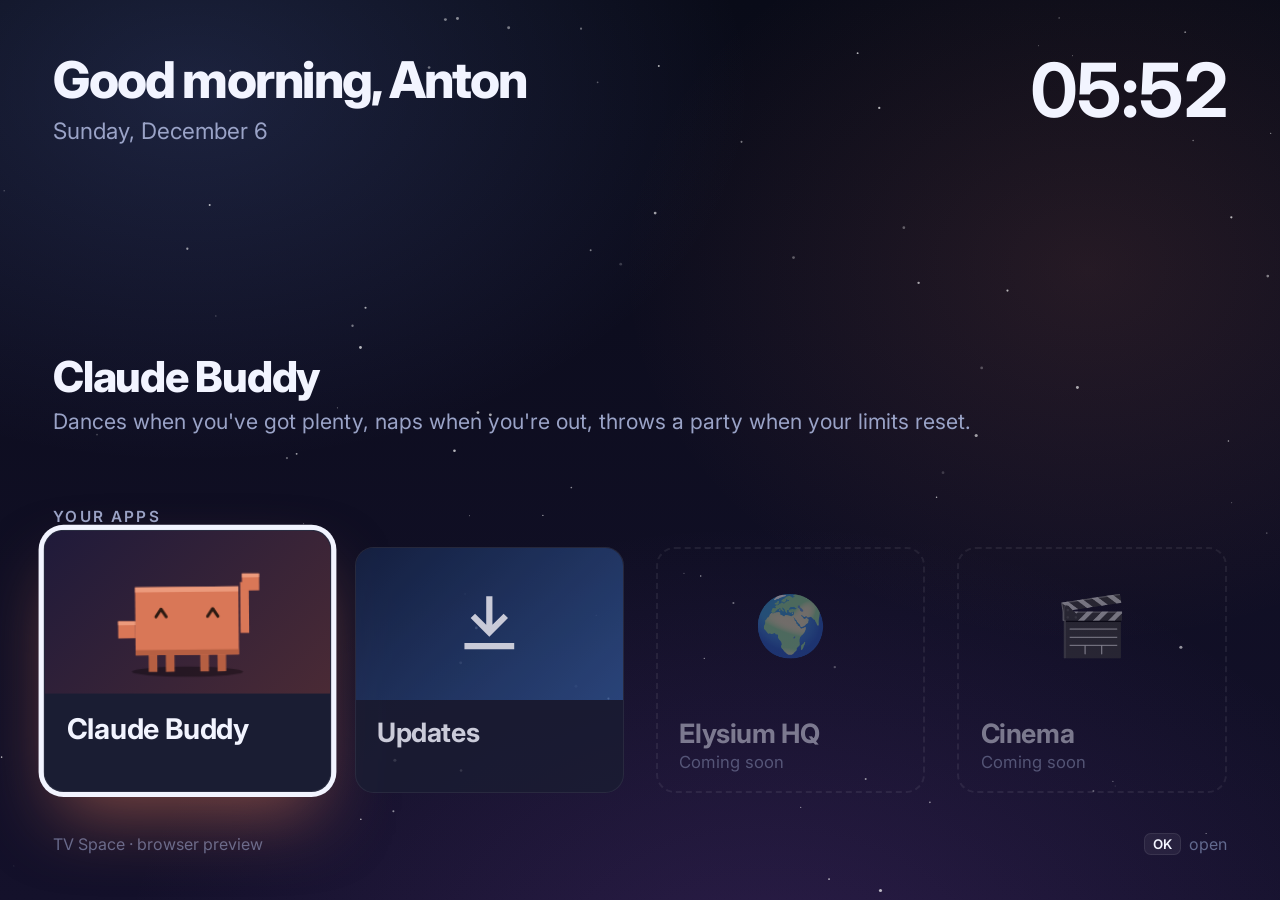
==== index.html @ f8e5b743 "Publish web 20261021072658" ====
<!doctype html>
<html lang="en">
<head>
<meta charset="utf-8">
<meta name="viewport" content="width=device-width, initial-scale=1">
<title>TV Space</title>
<link rel="preconnect" href="https://fonts.googleapis.com">
<link href="https://fonts.googleapis.com/css2?family=Inter:wght@400;500;600;700;800&display=swap" rel="stylesheet">
<link rel="stylesheet" href="shared/tv.css?v=20261021072658">
<style>
  body {
    background:
      radial-gradient(60rem 40rem at 15% 10%, rgba(124, 156, 255, 0.16), transparent 70%),
      radial-gradient(50rem 40rem at 85% 30%, rgba(217, 119, 87, 0.12), transparent 70%),
      radial-gradient(70rem 50rem at 60% 110%, rgba(160, 90, 220, 0.16), transparent 70%),
      linear-gradient(180deg, #090b18, #14112b);
  }
  #stars { position: fixed; inset: 0; width: 100%; height: 100%; }

  main { position: relative; height: 100%; padding: 4rem var(--gutter) 3.4rem; display: flex; flex-direction: column; }

  .top { display: flex; justify-content: space-between; align-items: flex-start; }
  .greeting { font-size: 3.8rem; font-weight: 800; letter-spacing: -0.035em; line-height: 1.05; }
  .date { font-size: 1.7rem; color: var(--muted); margin-top: 0.8rem; }
  .clock { font-size: 5.6rem; font-weight: 700; letter-spacing: -0.04em; line-height: 1; text-align: right; }
  .clock-sub { font-size: 1.3rem; color: var(--muted); text-align: right; margin-top: 0.6rem; }

  /* The hero takes whatever height is left between the header and the tiles, bottom-aligned. */
  .hero { flex: 1; min-height: 0; overflow: hidden; display: flex; flex-direction: column; justify-content: flex-end; padding-bottom: 2.4rem; max-width: 84rem; }
  .shelf { flex: none; }
  .hero-name { font-size: 3.2rem; font-weight: 800; letter-spacing: -0.03em; line-height: 1.1; }
  .hero-desc { font-size: 1.6rem; color: var(--muted); margin-top: 0.5rem; white-space: nowrap; overflow: hidden; text-overflow: ellipsis; }
  .hero-live { display: flex; align-items: center; gap: 0.9rem; font-size: 1.5rem; font-weight: 600; margin-top: 1.1rem; min-height: 2rem; }
  .hero > * { flex: none; transition: opacity 0.25s; }
  .hero.swap > * { opacity: 0; }
  .shelf .eyebrow { margin-bottom: 1.6rem; }
  .tiles { display: flex; gap: 2.4rem; }

  .tile {
    position: relative; width: 20.2rem; flex: none;
    border-radius: var(--radius); background: var(--surface-solid); border: 1px solid var(--line);
    overflow: hidden; opacity: 0.82;
    transition: transform 0.22s cubic-bezier(0.2, 0.9, 0.3, 1.2), box-shadow 0.22s, opacity 0.22s;
  }
  .tile:focus {
    opacity: 1; transform: scale(1.07) translateY(-0.6rem);
    box-shadow: 0 0 0 0.35rem var(--text), 0 2.4rem 5rem -1rem var(--glow, rgba(124, 156, 255, 0.5));
  }
  .art { position: relative; height: 11.4rem; background: var(--art); }
  .art canvas { position: absolute; inset: 0; width: 100%; height: 100%; }
  .art .icon { position: absolute; inset: 0; display: grid; place-content: center; }
  .meta { padding: 1.2rem 1.6rem 1.4rem; }
  .name { font-size: 2rem; font-weight: 700; letter-spacing: -0.015em; }
  .desc { font-size: 1.25rem; color: var(--muted); margin-top: 0.2rem; }

  .chip {
    position: absolute; left: 1rem; top: 1rem;
    padding: 0.35rem 0.9rem; border-radius: 2rem;
    background: rgba(11, 13, 26, 0.72); backdrop-filter: blur(6px); -webkit-backdrop-filter: blur(6px);
    font-size: 1.2rem; font-weight: 700; display: flex; align-items: center; gap: 0.5rem;
  }
  .chip .swatch { width: 0.7rem; height: 0.7rem; border-radius: 50%; }
  .badge {
    position: absolute; right: 1rem; top: 1rem; padding: 0.3rem 0.9rem; border-radius: 2rem;
    background: var(--warning); color: #1a1406; font-size: 1.15rem; font-weight: 800;
  }

  .tile.soon { opacity: 0.45; background: transparent; border: 0.15rem dashed rgba(255, 255, 255, 0.16); }
  .tile.soon .art { background: transparent; }
  .tile.soon .icon { font-size: 4.4rem; filter: grayscale(0.3); }

  footer { display: flex; justify-content: space-between; margin-top: 3rem; font-size: 1.2rem; color: var(--faint); }
  footer span { display: flex; align-items: center; gap: 0.6rem; }
  [hidden] { display: none !important; }
</style>
</head>
<body>
<canvas id="stars"></canvas>
<main>
  <div class="top">
    <div>
      <div class="greeting" id="greeting">Hello</div>
      <div class="date" id="date"></div>
    </div>
    <div>
      <div class="clock tabular" id="clock"></div>
      <div class="clock-sub" id="next-reset"></div>
    </div>
  </div>

  <section class="hero" id="hero">
    <div class="hero-name" id="hero-name"></div>
    <div class="hero-desc" id="hero-desc"></div>
    <div class="hero-live" id="hero-live"></div>
  </section>

  <section class="shelf">
    <div class="eyebrow">Your apps</div>
    <div class="tiles" id="tiles"></div>
  </section>

  <footer>
    <span id="version">TV Space</span>
    <span><span class="key">OK</span> open</span>
  </footer>
</main>

<script type="module">
import { enableDpad, native, animate, fitCanvas, shortDuration, clockTime } from "./shared/tv.js?v=20261021072658";
import { Robot } from "./shared/robot.js?v=20261021072658";
import { fetchUsage, session, severityColor } from "./shared/usage.js?v=20261021072658";

// The catalogue. To add an app: make a folder with an index.html next to this file and list it here.
const APPS = [
  {
    id: "claude", name: "Claude Buddy", description: "Your Claude limits, acted out by a little robot",
    long: "Dances when you've got plenty, naps when you're out, throws a party when your limits reset.",
    href: "claude/?v=20261021072658", art: "linear-gradient(135deg, #1f1a3a, #4a2a35)", glow: "rgba(217, 119, 87, 0.55)",
  },
  {
    id: "updates", name: "Updates", description: "Check for a new version of TV Space",
    long: "New screens arrive by themselves. New versions of the app install from here.",
    action: () => native?.openUpdates(), art: "linear-gradient(135deg, #172447, #2e4f8a)", glow: "rgba(124, 156, 255, 0.55)",
  },
  { id: "elysium", name: "Elysium HQ", description: "Projects, deadlines and impact", soon: "🌍" },
  { id: "cinema", name: "Cinema", description: "Movies and shows from your Mac", soon: "🎬" },
];

const tiles = document.getElementById("tiles");
for (const app of APPS) {
  const el = document.createElement(app.soon ? "div" : "a");
  el.className = app.soon ? "tile soon" : "tile";
  if (!app.soon) {
    el.href = app.href ?? "#";
    el.dataset.nav = "";
    el.style.setProperty("--art", app.art);
    el.style.setProperty("--glow", app.glow);
    if (app.action) el.addEventListener("click", (e) => { e.preventDefault(); app.action(); });
    el.addEventListener("focus", () => showHero(app));
  }
  el.innerHTML = `
    <div class="art" id="art-${app.id}">${app.soon ? `<div class="icon">${app.soon}</div>` : ""}</div>
    <div class="meta">
      <div class="name">${app.name}</div>
      ${app.soon ? `<div class="desc">Coming soon</div>` : ""}
    </div>`;
  tiles.append(el);
}

// ---- Hero: describes the focused app ---------------------------------------------------------------

const live = {}; // per-app one-liners, filled in as data arrives
let heroApp = null;

function showHero(app) {
  const hero = document.getElementById("hero");
  const fill = () => {
    document.getElementById("hero-name").textContent = app.name;
    document.getElementById("hero-desc").textContent = app.long ?? app.description;
    document.getElementById("hero-live").innerHTML = live[app.id] ?? "";
  };
  if (heroApp === null) fill();
  else { hero.classList.add("swap"); setTimeout(() => { fill(); hero.classList.remove("swap"); }, 180); }
  heroApp = app;
}

function setLive(id, html) {
  live[id] = html;
  if (heroApp?.id === id) document.getElementById("hero-live").innerHTML = html;
}

enableDpad();
// Come back to the tile you left from.
const last = sessionStorage.getItem("tile");
const first = document.querySelector(`[data-nav][href^="${last}"]`) ?? document.querySelector("[data-nav]");
first.focus();
showHero(APPS.filter((app) => !app.soon)[[...document.querySelectorAll("[data-nav]")].indexOf(first)]);
tiles.addEventListener("focusin", (e) => sessionStorage.setItem("tile", e.target.getAttribute("href")));

// ---- Header ---------------------------------------------------------------------------------------

function tick() {
  const now = new Date();
  const h = now.getHours();
  const part = h < 5 ? "Good night" : h < 12 ? "Good morning" : h < 18 ? "Good afternoon" : "Good evening";
  document.getElementById("greeting").textContent = `${part}, Anton`;
  document.getElementById("date").textContent = now.toLocaleDateString([], { weekday: "long", day: "numeric", month: "long" });
  document.getElementById("clock").textContent = now.toLocaleTimeString([], { hour: "2-digit", minute: "2-digit", hour12: false });
}
tick();
setInterval(tick, 5000);

// ---- Claude Buddy tile: a live mini robot plus how much is left -----------------------------------

const art = document.getElementById("art-claude");
const mini = document.createElement("canvas");
art.append(mini);
const chip = document.createElement("div");
chip.className = "chip";
chip.hidden = true;
art.append(chip);
const miniCtx = fitCanvas(mini);
const robot = new Robot({ compact: true });

async function refreshUsage() {
  try {
    const usage = await fetchUsage();
    const s = session(usage);
    if (!s) return;
    chip.hidden = false;
    chip.innerHTML = `<span class="swatch" style="background:${severityColor(s)}"></span>${s.left}% left`;
    setLive("claude", `<span class="dot" style="background:${severityColor(s)};box-shadow:0 0 0.8rem ${severityColor(s)}"></span>${s.left}% of your session left · resets ${clockTime(s.resetsAt)}`);
    document.getElementById("next-reset").textContent = s.resetsAt
      ? `Claude resets ${clockTime(s.resetsAt)} · in ${shortDuration(s.resetsAt - Date.now())}` : "";
  } catch {}
}
refreshUsage();
setInterval(refreshUsage, 60000);

// ---- Updates tile ---------------------------------------------------------------------------------

const updatesArt = document.getElementById("art-updates");
updatesArt.innerHTML = `<div class="icon"><svg width="64" height="64" viewBox="0 0 24 24" style="width:5.6rem;height:5.6rem"><path fill="#f2f4ff" d="M11 3h2v9.17l3.59-3.58L18 10l-6 6-6-6 1.41-1.41L11 12.17zM4 18h16v2H4z"/></svg></div>`;
const version = native ? JSON.parse(native.version()) : null;
document.getElementById("version").textContent = version ? `TV Space ${version.name}` : "TV Space · browser preview";

/** Called by the app once it has checked GitHub for a newer version. */
window.onTvUpdate = (info) => {
  updatesArt.querySelector(".badge")?.remove();
  if (info?.available) updatesArt.insertAdjacentHTML("beforeend", `<div class="badge">New · v${info.name}</div>`);
  setLive("updates", info?.available ? `<span class="dot stale"></span>Version ${info.name} is ready to install` : version ? `<span class="dot"></span>You're on the latest version (${version.name})` : "");
};
if (native?.updateInfo) window.onTvUpdate(JSON.parse(native.updateInfo() || "null"));

// ---- Background stars and the mini robot share one animation loop ---------------------------------

const starCanvas = document.getElementById("stars");
const starCtx = fitCanvas(starCanvas);
const stars = Array.from({ length: 90 }, () => ({ x: Math.random(), y: Math.random(), r: 0.4 + Math.random() * 1.1, p: Math.random() * 6 }));
let clock = 0;

animate((dt) => {
  clock += dt;
  const w = starCanvas.width;
  const h = starCanvas.height;
  starCtx.clearRect(0, 0, w, h);
  starCtx.fillStyle = "#fff";
  for (const s of stars) {
    starCtx.globalAlpha = 0.15 + 0.55 * Math.abs(Math.sin(clock * 0.6 + s.p));
    starCtx.beginPath();
    starCtx.arc(s.x * w, s.y * h, s.r * (w / 1920) * 1.6, 0, Math.PI * 2);
    starCtx.fill();
  }

  const mw = mini.width;
  const mh = mini.height;
  miniCtx.clearRect(0, 0, mw, mh);
  const u = Math.min(mw / 26, mh / 19);
  robot.step(dt, mw / u);
  robot.draw(miniCtx, mw / 2, mh * 0.86, u, dt);
});
</script>
</body>
</html>
---- shared/tv.css ----
/* TV Space design system. 1rem = 1/96 of the screen width, so every screen scales with the TV
   (10px at 960 wide, 20px at 1920). Keep content 4rem from the edges: projectors can crop them. */

:root {
  --bg: #0b0d1a;
  --bg-2: #171431;
  --surface: rgba(26, 29, 51, 0.72);
  --surface-solid: #1a1d33;
  --line: rgba(255, 255, 255, 0.08);
  --text: #f2f4ff;
  --muted: #9aa3c7;
  --faint: #626a8f;
  --accent: #7c9cff;
  --claude: #d97757;
  --good: #6ee7b7;
  --warning: #ffb547;
  --critical: #ff5c6c;
  --radius: 1.4rem;
  --gutter: 4rem;
}

* { box-sizing: border-box; margin: 0; padding: 0; }

html { font-size: calc(100vw / 96); }

html, body {
  width: 100%;
  height: 100%;
  overflow: hidden;
  background: var(--bg);
  color: var(--text);
  font-family: "Inter", "Roboto", system-ui, sans-serif;
  -webkit-font-smoothing: antialiased;
  cursor: none;
}

a { color: inherit; text-decoration: none; }

:focus { outline: none; }

.tabular { font-variant-numeric: tabular-nums; }

.glass {
  background: var(--surface);
  border: 1px solid var(--line);
  border-radius: var(--radius);
  backdrop-filter: blur(12px);
  -webkit-backdrop-filter: blur(12px);
}

.eyebrow {
  font-size: 1.15rem;
  font-weight: 600;
  letter-spacing: 0.14em;
  text-transform: uppercase;
  color: var(--muted);
}

.dot {
  display: inline-block;
  width: 0.8rem;
  height: 0.8rem;
  border-radius: 50%;
  background: var(--good);
  box-shadow: 0 0 0.8rem var(--good);
  animation: pulse 2s ease-in-out infinite;
}
.dot.stale { background: var(--warning); box-shadow: 0 0 0.8rem var(--warning); }
.dot.off { background: var(--critical); box-shadow: 0 0 0.8rem var(--critical); animation: none; }

@keyframes pulse { 50% { opacity: 0.35; } }

.key {
  display: inline-block;
  min-width: 2.2rem;
  padding: 0.15rem 0.6rem;
  border: 1px solid var(--line);
  border-radius: 0.5rem;
  background: rgba(255, 255, 255, 0.06);
  color: var(--text);
  font-size: 1rem;
  font-weight: 600;
  text-align: center;
}
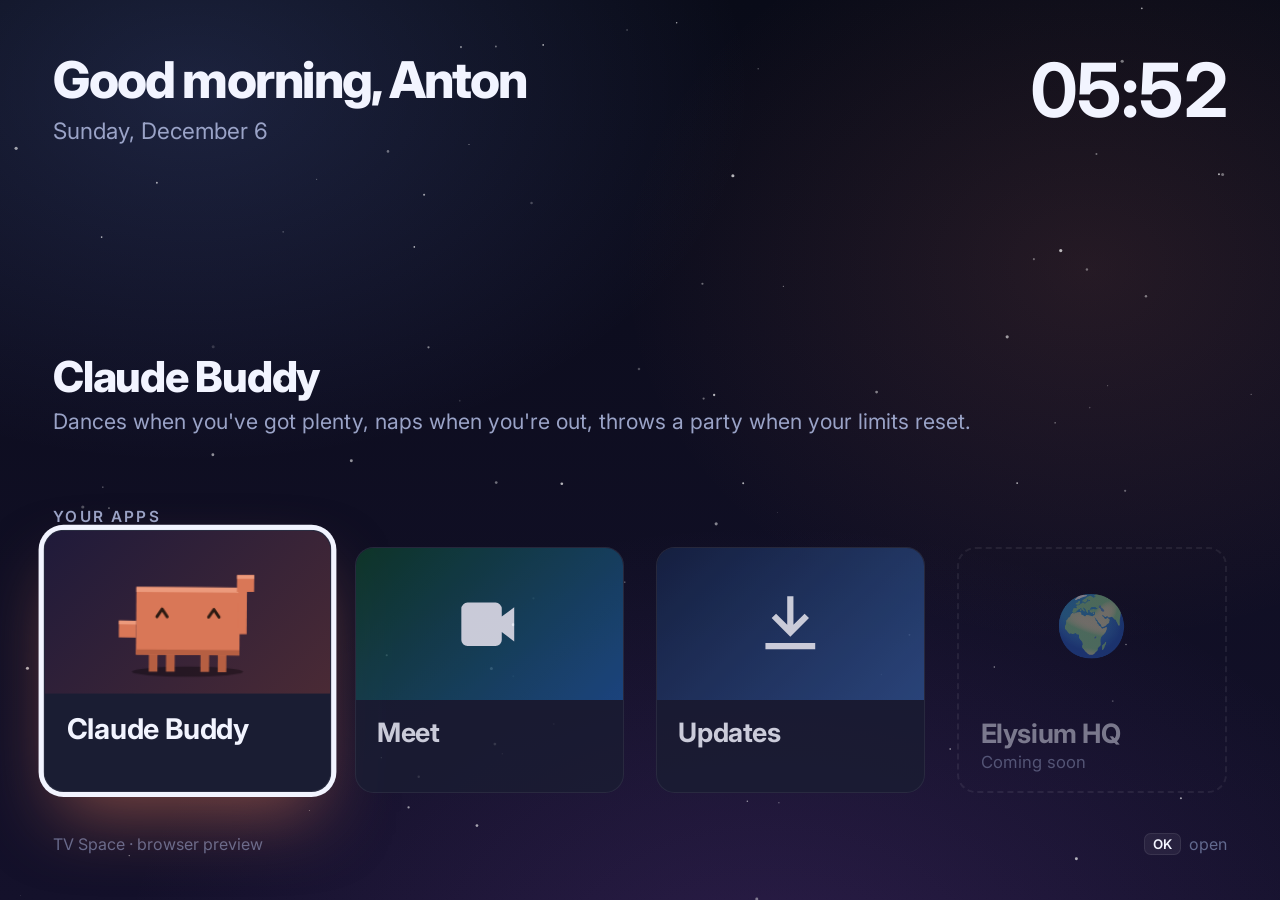
==== commit 258b91b2: "Publish web 20261021073418" ====
--- a/index.html
+++ b/index.html
@@ -6,7 +6,7 @@
 <title>TV Space</title>
 <link rel="preconnect" href="https://fonts.googleapis.com">
 <link href="https://fonts.googleapis.com/css2?family=Inter:wght@400;500;600;700;800&display=swap" rel="stylesheet">
-<link rel="stylesheet" href="shared/tv.css?v=20261021072658">
+<link rel="stylesheet" href="shared/tv.css?v=20261021073418">
 <style>
   body {
     background:
@@ -106,16 +106,22 @@
 </main>
 
 <script type="module">
-import { enableDpad, native, animate, fitCanvas, shortDuration, clockTime } from "./shared/tv.js?v=20261021072658";
-import { Robot } from "./shared/robot.js?v=20261021072658";
-import { fetchUsage, session, severityColor } from "./shared/usage.js?v=20261021072658";
+import { enableDpad, native, animate, fitCanvas, shortDuration, clockTime } from "./shared/tv.js?v=20261021073418";
+import { Robot } from "./shared/robot.js?v=20261021073418";
+import { fetchUsage, session, severityColor } from "./shared/usage.js?v=20261021073418";
 
 // The catalogue. To add an app: make a folder with an index.html next to this file and list it here.
 const APPS = [
   {
     id: "claude", name: "Claude Buddy", description: "Your Claude limits, acted out by a little robot",
     long: "Dances when you've got plenty, naps when you're out, throws a party when your limits reset.",
-    href: "claude/?v=20261021072658", art: "linear-gradient(135deg, #1f1a3a, #4a2a35)", glow: "rgba(217, 119, 87, 0.55)",
+    href: "claude/?v=20261021073418", art: "linear-gradient(135deg, #1f1a3a, #4a2a35)", glow: "rgba(217, 119, 87, 0.55)",
+  },
+  {
+    id: "meet", name: "Meet", description: "Watch a Google Meet meeting on the big screen",
+    long: "Type a meeting code and the projector joins as a guest. Experimental: watch and listen only.",
+    href: "meet/?v=20261021073418", art: "linear-gradient(135deg, #0f3d2a, #1d4f8f)", glow: "rgba(52, 168, 83, 0.55)",
+    icon: `<svg viewBox="0 0 24 24" style="width:5.6rem;height:5.6rem"><path fill="#f2f4ff" d="M3 7a2 2 0 0 1 2-2h9a2 2 0 0 1 2 2v2.5l4-3v11l-4-3V17a2 2 0 0 1-2 2H5a2 2 0 0 1-2-2z"/></svg>`,
   },
   {
     id: "updates", name: "Updates", description: "Check for a new version of TV Space",
@@ -123,7 +129,6 @@
     action: () => native?.openUpdates(), art: "linear-gradient(135deg, #172447, #2e4f8a)", glow: "rgba(124, 156, 255, 0.55)",
   },
   { id: "elysium", name: "Elysium HQ", description: "Projects, deadlines and impact", soon: "🌍" },
-  { id: "cinema", name: "Cinema", description: "Movies and shows from your Mac", soon: "🎬" },
 ];
 
 const tiles = document.getElementById("tiles");
@@ -139,7 +144,7 @@
     el.addEventListener("focus", () => showHero(app));
   }
   el.innerHTML = `
-    <div class="art" id="art-${app.id}">${app.soon ? `<div class="icon">${app.soon}</div>` : ""}</div>
+    <div class="art" id="art-${app.id}">${app.soon || app.icon ? `<div class="icon">${app.soon ?? app.icon}</div>` : ""}</div>
     <div class="meta">
       <div class="name">${app.name}</div>
       ${app.soon ? `<div class="desc">Coming soon</div>` : ""}
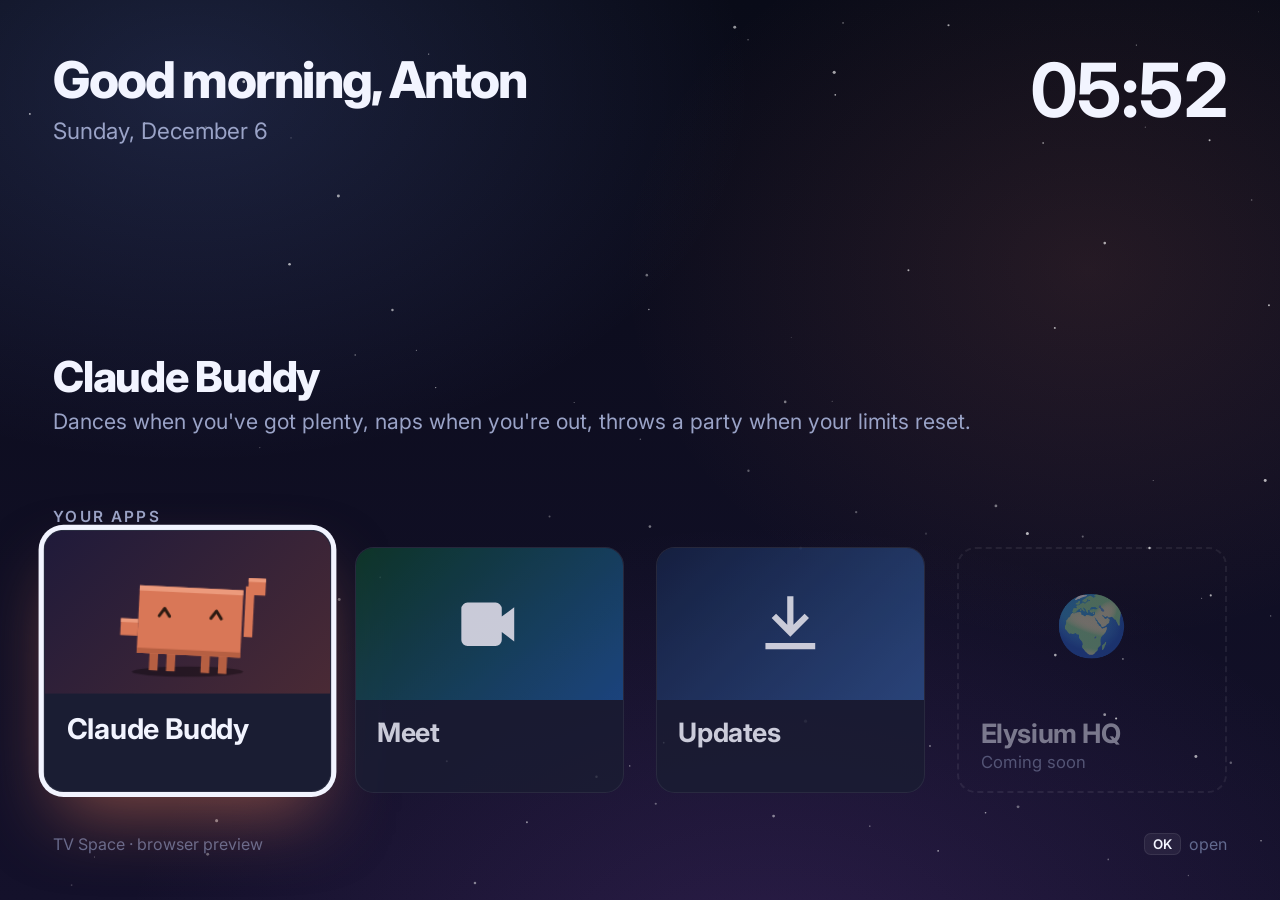
==== commit e3d4b073: "Publish web 20261021081231" ====
--- a/index.html
+++ b/index.html
@@ -6,7 +6,7 @@
 <title>TV Space</title>
 <link rel="preconnect" href="https://fonts.googleapis.com">
 <link href="https://fonts.googleapis.com/css2?family=Inter:wght@400;500;600;700;800&display=swap" rel="stylesheet">
-<link rel="stylesheet" href="shared/tv.css?v=20261021073418">
+<link rel="stylesheet" href="shared/tv.css?v=20261021081231">
 <style>
   body {
     background:
@@ -106,21 +106,21 @@
 </main>
 
 <script type="module">
-import { enableDpad, native, animate, fitCanvas, shortDuration, clockTime } from "./shared/tv.js?v=20261021073418";
-import { Robot } from "./shared/robot.js?v=20261021073418";
-import { fetchUsage, session, severityColor } from "./shared/usage.js?v=20261021073418";
+import { enableDpad, native, animate, fitCanvas, shortDuration, clockTime } from "./shared/tv.js?v=20261021081231";
+import { Robot } from "./shared/robot.js?v=20261021081231";
+import { fetchUsage, session, severityColor } from "./shared/usage.js?v=20261021081231";
 
 // The catalogue. To add an app: make a folder with an index.html next to this file and list it here.
 const APPS = [
   {
     id: "claude", name: "Claude Buddy", description: "Your Claude limits, acted out by a little robot",
     long: "Dances when you've got plenty, naps when you're out, throws a party when your limits reset.",
-    href: "claude/?v=20261021073418", art: "linear-gradient(135deg, #1f1a3a, #4a2a35)", glow: "rgba(217, 119, 87, 0.55)",
+    href: "claude/?v=20261021081231", art: "linear-gradient(135deg, #1f1a3a, #4a2a35)", glow: "rgba(217, 119, 87, 0.55)",
   },
   {
     id: "meet", name: "Meet", description: "Watch a Google Meet meeting on the big screen",
     long: "Type a meeting code and the projector joins as a guest. Experimental: watch and listen only.",
-    href: "meet/?v=20261021073418", art: "linear-gradient(135deg, #0f3d2a, #1d4f8f)", glow: "rgba(52, 168, 83, 0.55)",
+    href: "meet/?v=20261021081231", art: "linear-gradient(135deg, #0f3d2a, #1d4f8f)", glow: "rgba(52, 168, 83, 0.55)",
     icon: `<svg viewBox="0 0 24 24" style="width:5.6rem;height:5.6rem"><path fill="#f2f4ff" d="M3 7a2 2 0 0 1 2-2h9a2 2 0 0 1 2 2v2.5l4-3v11l-4-3V17a2 2 0 0 1-2 2H5a2 2 0 0 1-2-2z"/></svg>`,
   },
   {
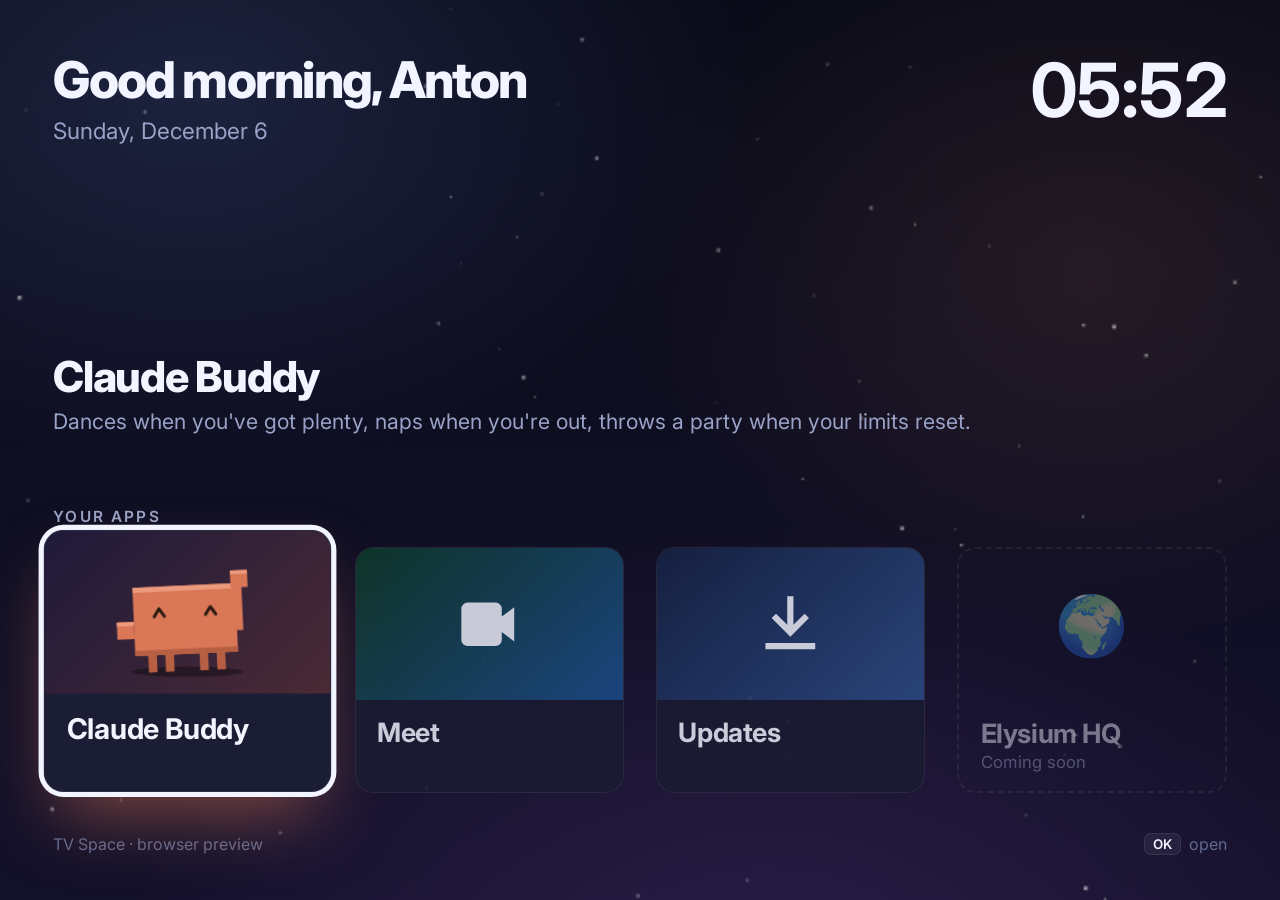
==== commit 47c0e93b: "Publish web 20261021081754" ====
--- a/index.html
+++ b/index.html
@@ -6,7 +6,7 @@
 <title>TV Space</title>
 <link rel="preconnect" href="https://fonts.googleapis.com">
 <link href="https://fonts.googleapis.com/css2?family=Inter:wght@400;500;600;700;800&display=swap" rel="stylesheet">
-<link rel="stylesheet" href="shared/tv.css?v=20261021081231">
+<link rel="stylesheet" href="shared/tv.css?v=20261021081754">
 <style>
   body {
     background:
@@ -40,7 +40,7 @@
     position: relative; width: 20.2rem; flex: none;
     border-radius: var(--radius); background: var(--surface-solid); border: 1px solid var(--line);
     overflow: hidden; opacity: 0.82;
-    transition: transform 0.22s cubic-bezier(0.2, 0.9, 0.3, 1.2), box-shadow 0.22s, opacity 0.22s;
+    transition: transform 0.22s cubic-bezier(0.2, 0.9, 0.3, 1.2), opacity 0.22s;
   }
   .tile:focus {
     opacity: 1; transform: scale(1.07) translateY(-0.6rem);
@@ -56,7 +56,7 @@
   .chip {
     position: absolute; left: 1rem; top: 1rem;
     padding: 0.35rem 0.9rem; border-radius: 2rem;
-    background: rgba(11, 13, 26, 0.72); backdrop-filter: blur(6px); -webkit-backdrop-filter: blur(6px);
+    background: rgba(11, 13, 26, 0.8);
     font-size: 1.2rem; font-weight: 700; display: flex; align-items: center; gap: 0.5rem;
   }
   .chip .swatch { width: 0.7rem; height: 0.7rem; border-radius: 50%; }
@@ -106,21 +106,21 @@
 </main>
 
 <script type="module">
-import { enableDpad, native, animate, fitCanvas, shortDuration, clockTime } from "./shared/tv.js?v=20261021081231";
-import { Robot } from "./shared/robot.js?v=20261021081231";
-import { fetchUsage, session, severityColor } from "./shared/usage.js?v=20261021081231";
+import { enableDpad, native, animate, fitCanvas, shortDuration, clockTime } from "./shared/tv.js?v=20261021081754";
+import { Robot } from "./shared/robot.js?v=20261021081754";
+import { fetchUsage, session, severityColor } from "./shared/usage.js?v=20261021081754";
 
 // The catalogue. To add an app: make a folder with an index.html next to this file and list it here.
 const APPS = [
   {
     id: "claude", name: "Claude Buddy", description: "Your Claude limits, acted out by a little robot",
     long: "Dances when you've got plenty, naps when you're out, throws a party when your limits reset.",
-    href: "claude/?v=20261021081231", art: "linear-gradient(135deg, #1f1a3a, #4a2a35)", glow: "rgba(217, 119, 87, 0.55)",
+    href: "claude/?v=20261021081754", art: "linear-gradient(135deg, #1f1a3a, #4a2a35)", glow: "rgba(217, 119, 87, 0.55)",
   },
   {
     id: "meet", name: "Meet", description: "Watch a Google Meet meeting on the big screen",
     long: "Type a meeting code and the projector joins as a guest. Experimental: watch and listen only.",
-    href: "meet/?v=20261021081231", art: "linear-gradient(135deg, #0f3d2a, #1d4f8f)", glow: "rgba(52, 168, 83, 0.55)",
+    href: "meet/?v=20261021081754", art: "linear-gradient(135deg, #0f3d2a, #1d4f8f)", glow: "rgba(52, 168, 83, 0.55)",
     icon: `<svg viewBox="0 0 24 24" style="width:5.6rem;height:5.6rem"><path fill="#f2f4ff" d="M3 7a2 2 0 0 1 2-2h9a2 2 0 0 1 2 2v2.5l4-3v11l-4-3V17a2 2 0 0 1-2 2H5a2 2 0 0 1-2-2z"/></svg>`,
   },
   {
@@ -239,22 +239,27 @@
 
 // ---- Background stars and the mini robot share one animation loop ---------------------------------
 
+// The stars twinkle slowly, so they repaint only a few times a second; the robot gets the full frame rate.
 const starCanvas = document.getElementById("stars");
-const starCtx = fitCanvas(starCanvas);
-const stars = Array.from({ length: 90 }, () => ({ x: Math.random(), y: Math.random(), r: 0.4 + Math.random() * 1.1, p: Math.random() * 6 }));
+const starCtx = fitCanvas(starCanvas, { maxWidth: 640 });
+const stars = Array.from({ length: 70 }, () => ({ x: Math.random(), y: Math.random(), r: 0.5 + Math.random() * 1.2, p: Math.random() * 6 }));
 let clock = 0;
+let sinceStars = 1;
 
 animate((dt) => {
   clock += dt;
-  const w = starCanvas.width;
-  const h = starCanvas.height;
-  starCtx.clearRect(0, 0, w, h);
-  starCtx.fillStyle = "#fff";
-  for (const s of stars) {
-    starCtx.globalAlpha = 0.15 + 0.55 * Math.abs(Math.sin(clock * 0.6 + s.p));
-    starCtx.beginPath();
-    starCtx.arc(s.x * w, s.y * h, s.r * (w / 1920) * 1.6, 0, Math.PI * 2);
-    starCtx.fill();
+  sinceStars += dt;
+  if (sinceStars > 0.3) {
+    sinceStars = 0;
+    const w = starCanvas.width;
+    const h = starCanvas.height;
+    starCtx.clearRect(0, 0, w, h);
+    starCtx.fillStyle = "#fff";
+    const size = Math.max(1, 3 * (w / 1920));
+    for (const s of stars) {
+      starCtx.globalAlpha = 0.15 + 0.55 * Math.abs(Math.sin(clock * 0.6 + s.p));
+      starCtx.fillRect(s.x * w, s.y * h, size * s.r, size * s.r);
+    }
   }
 
   const mw = mini.width;
--- a/shared/tv.css
+++ b/shared/tv.css
@@ -41,11 +41,9 @@
 .tabular { font-variant-numeric: tabular-nums; }
 
 .glass {
-  background: var(--surface);
+  background: rgba(22, 24, 46, 0.86);
   border: 1px solid var(--line);
   border-radius: var(--radius);
-  backdrop-filter: blur(12px);
-  -webkit-backdrop-filter: blur(12px);
 }
 
 .eyebrow {
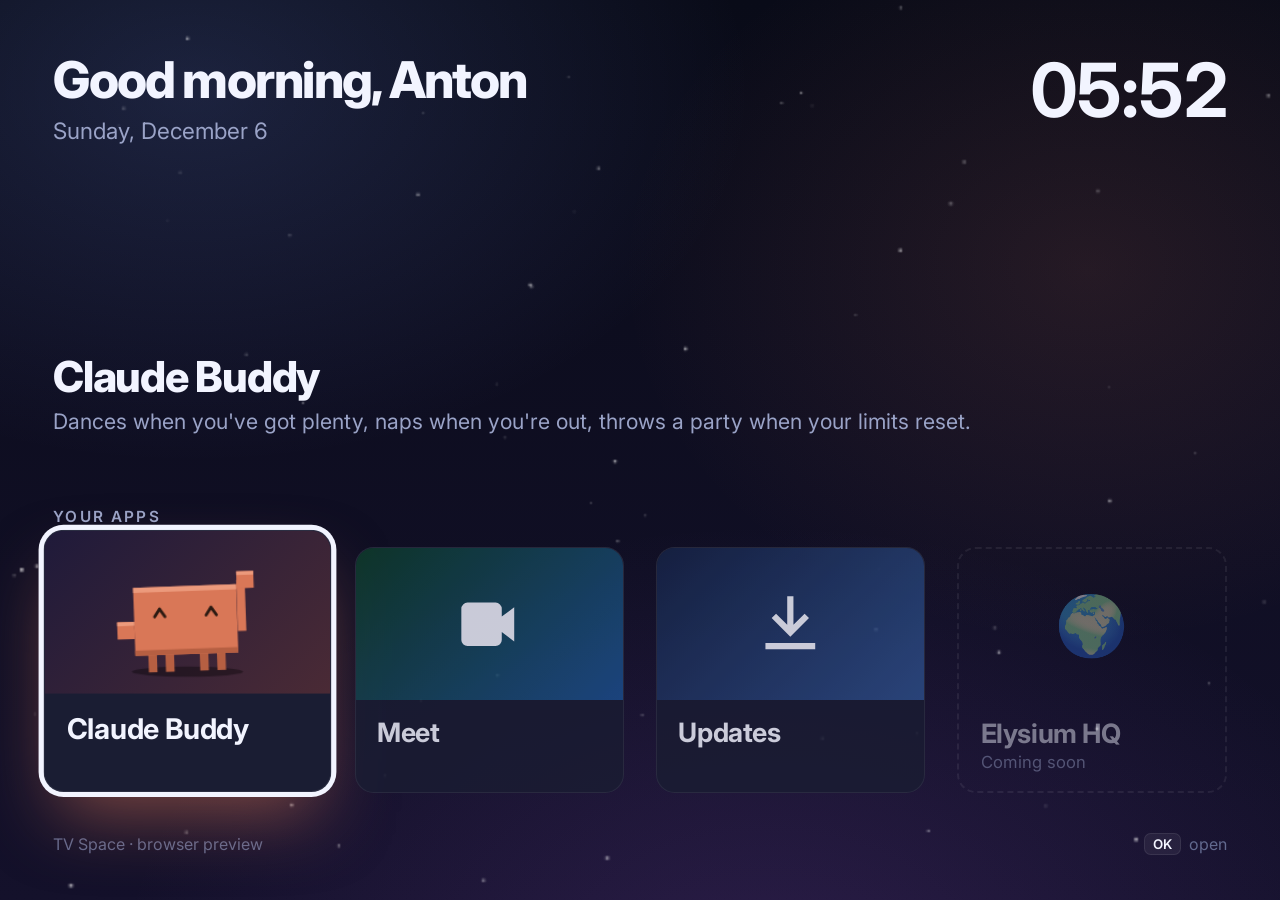
==== commit c2b80379: "Publish web 20261021081911" ====
--- a/index.html
+++ b/index.html
@@ -6,7 +6,7 @@
 <title>TV Space</title>
 <link rel="preconnect" href="https://fonts.googleapis.com">
 <link href="https://fonts.googleapis.com/css2?family=Inter:wght@400;500;600;700;800&display=swap" rel="stylesheet">
-<link rel="stylesheet" href="shared/tv.css?v=20261021081754">
+<link rel="stylesheet" href="shared/tv.css?v=20261021081911">
 <style>
   body {
     background:
@@ -106,21 +106,21 @@
 </main>
 
 <script type="module">
-import { enableDpad, native, animate, fitCanvas, shortDuration, clockTime } from "./shared/tv.js?v=20261021081754";
-import { Robot } from "./shared/robot.js?v=20261021081754";
-import { fetchUsage, session, severityColor } from "./shared/usage.js?v=20261021081754";
+import { enableDpad, native, animate, fitCanvas, shortDuration, clockTime } from "./shared/tv.js?v=20261021081911";
+import { Robot } from "./shared/robot.js?v=20261021081911";
+import { fetchUsage, session, severityColor, POLL_MS } from "./shared/usage.js?v=20261021081911";
 
 // The catalogue. To add an app: make a folder with an index.html next to this file and list it here.
 const APPS = [
   {
     id: "claude", name: "Claude Buddy", description: "Your Claude limits, acted out by a little robot",
     long: "Dances when you've got plenty, naps when you're out, throws a party when your limits reset.",
-    href: "claude/?v=20261021081754", art: "linear-gradient(135deg, #1f1a3a, #4a2a35)", glow: "rgba(217, 119, 87, 0.55)",
+    href: "claude/?v=20261021081911", art: "linear-gradient(135deg, #1f1a3a, #4a2a35)", glow: "rgba(217, 119, 87, 0.55)",
   },
   {
     id: "meet", name: "Meet", description: "Watch a Google Meet meeting on the big screen",
     long: "Type a meeting code and the projector joins as a guest. Experimental: watch and listen only.",
-    href: "meet/?v=20261021081754", art: "linear-gradient(135deg, #0f3d2a, #1d4f8f)", glow: "rgba(52, 168, 83, 0.55)",
+    href: "meet/?v=20261021081911", art: "linear-gradient(135deg, #0f3d2a, #1d4f8f)", glow: "rgba(52, 168, 83, 0.55)",
     icon: `<svg viewBox="0 0 24 24" style="width:5.6rem;height:5.6rem"><path fill="#f2f4ff" d="M3 7a2 2 0 0 1 2-2h9a2 2 0 0 1 2 2v2.5l4-3v11l-4-3V17a2 2 0 0 1-2 2H5a2 2 0 0 1-2-2z"/></svg>`,
   },
   {
@@ -220,7 +220,7 @@
   } catch {}
 }
 refreshUsage();
-setInterval(refreshUsage, 60000);
+setInterval(refreshUsage, POLL_MS);
 
 // ---- Updates tile ---------------------------------------------------------------------------------
 
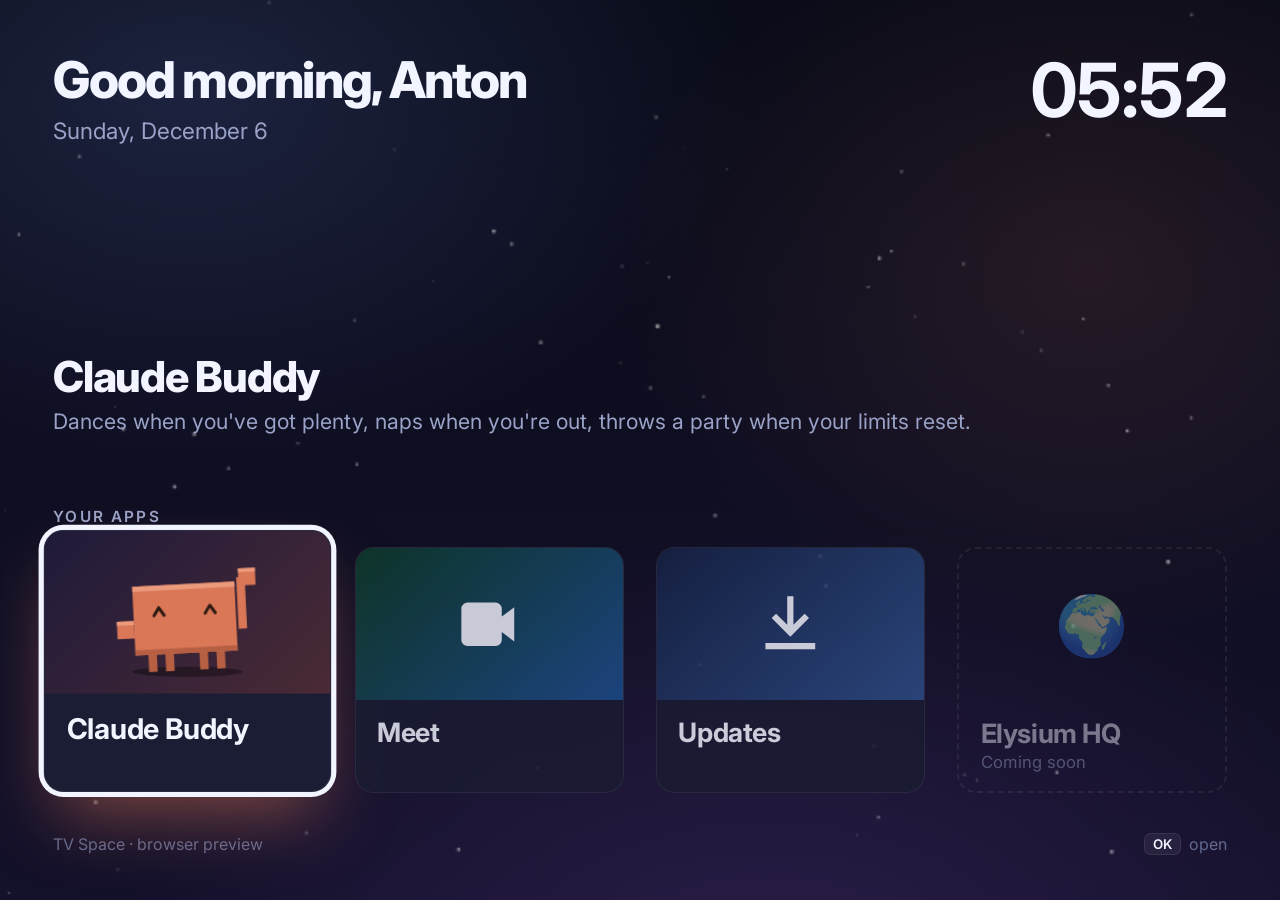
==== commit 0286c68a: "Publish web 20261021082054" ====
--- a/index.html
+++ b/index.html
@@ -6,7 +6,7 @@
 <title>TV Space</title>
 <link rel="preconnect" href="https://fonts.googleapis.com">
 <link href="https://fonts.googleapis.com/css2?family=Inter:wght@400;500;600;700;800&display=swap" rel="stylesheet">
-<link rel="stylesheet" href="shared/tv.css?v=20261021081911">
+<link rel="stylesheet" href="shared/tv.css?v=20261021082054">
 <style>
   body {
     background:
@@ -106,21 +106,21 @@
 </main>
 
 <script type="module">
-import { enableDpad, native, animate, fitCanvas, shortDuration, clockTime } from "./shared/tv.js?v=20261021081911";
-import { Robot } from "./shared/robot.js?v=20261021081911";
-import { fetchUsage, session, severityColor, POLL_MS } from "./shared/usage.js?v=20261021081911";
+import { enableDpad, native, animate, fitCanvas, shortDuration, clockTime } from "./shared/tv.js?v=20261021082054";
+import { Robot } from "./shared/robot.js?v=20261021082054";
+import { fetchUsage, session, severityColor, POLL_MS } from "./shared/usage.js?v=20261021082054";
 
 // The catalogue. To add an app: make a folder with an index.html next to this file and list it here.
 const APPS = [
   {
     id: "claude", name: "Claude Buddy", description: "Your Claude limits, acted out by a little robot",
     long: "Dances when you've got plenty, naps when you're out, throws a party when your limits reset.",
-    href: "claude/?v=20261021081911", art: "linear-gradient(135deg, #1f1a3a, #4a2a35)", glow: "rgba(217, 119, 87, 0.55)",
+    href: "claude/?v=20261021082054", art: "linear-gradient(135deg, #1f1a3a, #4a2a35)", glow: "rgba(217, 119, 87, 0.55)",
   },
   {
     id: "meet", name: "Meet", description: "Watch a Google Meet meeting on the big screen",
     long: "Type a meeting code and the projector joins as a guest. Experimental: watch and listen only.",
-    href: "meet/?v=20261021081911", art: "linear-gradient(135deg, #0f3d2a, #1d4f8f)", glow: "rgba(52, 168, 83, 0.55)",
+    href: "meet/?v=20261021082054", art: "linear-gradient(135deg, #0f3d2a, #1d4f8f)", glow: "rgba(52, 168, 83, 0.55)",
     icon: `<svg viewBox="0 0 24 24" style="width:5.6rem;height:5.6rem"><path fill="#f2f4ff" d="M3 7a2 2 0 0 1 2-2h9a2 2 0 0 1 2 2v2.5l4-3v11l-4-3V17a2 2 0 0 1-2 2H5a2 2 0 0 1-2-2z"/></svg>`,
   },
   {
